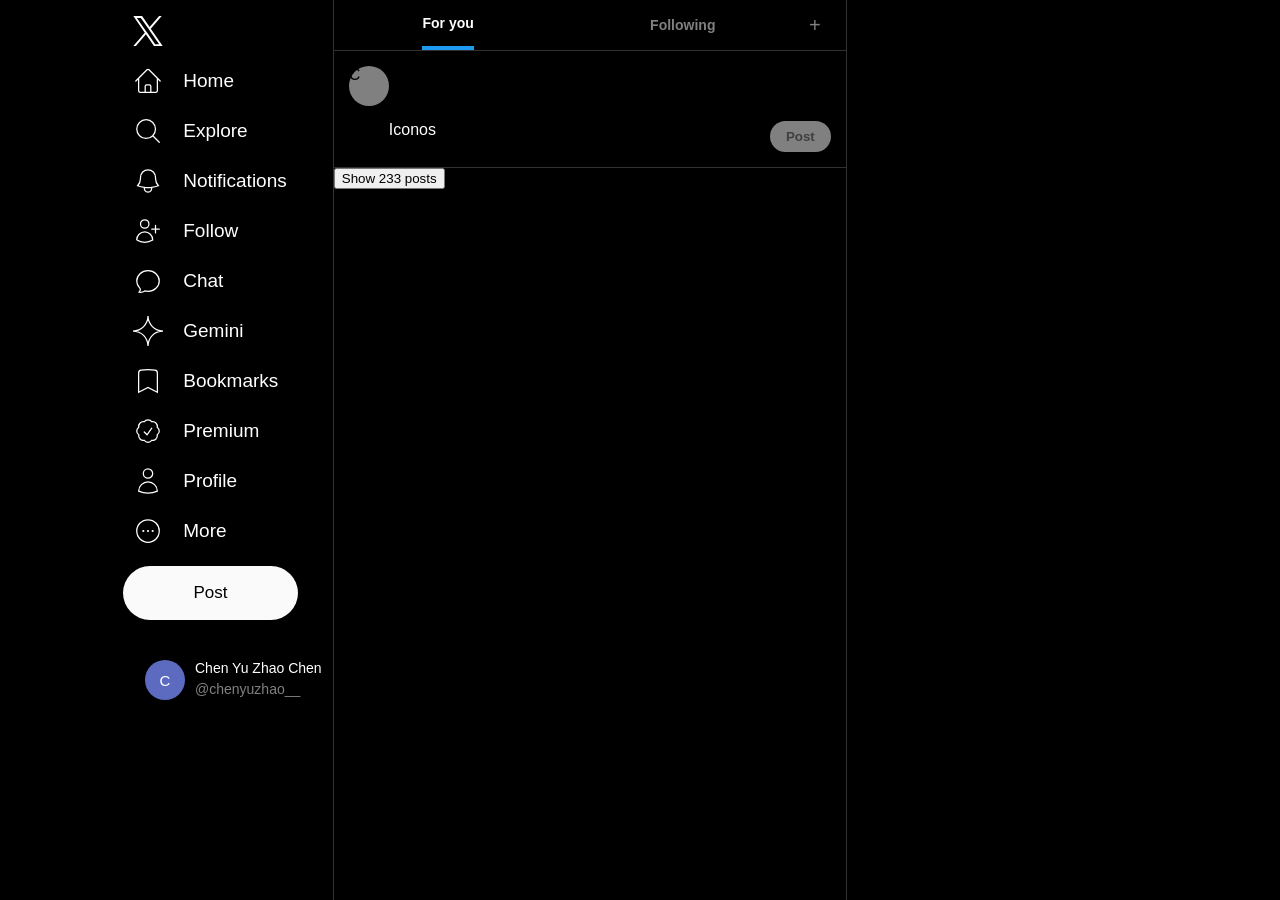
==== home.html @ b90a3a12 "feat: add 'for you' and 'following' sections" ====
<!DOCTYPE html>
<html lang ="eng">
<meta charset ="UTF-8">
<meta viewport>
<head>
    <link rel="stylesheet" href="css/home.css">
</head>

<body>
    <nav class="menu">
        <ul class="iconos">
            <li><a class = "logo" href="#">
                <svg class = "x" viewBox="0 0 24 24" xmlns="http://www.w3.org/2000/svg" fill = "white"><title>X</title><path d="M14.234 10.162 22.977 0h-2.072l-7.591 8.824L7.251 0H.258l9.168 13.343L.258 24H2.33l8.016-9.318L16.749 24h6.993zm-2.837 3.299-.929-1.329L3.076 1.56h3.182l5.965 8.532.929 1.329 7.754 11.09h-3.182z"/>
                </svg>
            </a></li>
            <li><a class="feed-principal" href="#">
                <svg class="casita" xmlns="http://www.w3.org/2000/svg" viewBox="0 0 24 24" stroke="white" class="size-6">
                <path stroke-linecap="round" d="m2.25 12 8.954-8.955c.44-.439 1.152-.439 1.591 0L21.75 12M4.5 9.75v10.125c0 .621.504 1.125 1.125 1.125H9.75v-4.875c0-.621.504-1.125 1.125-1.125h2.25c.621 0 1.125.504 1.125 1.125V21h4.125c.621 0 1.125-.504 1.125-1.125V9.75M8.25 21h8.25" />
                </svg>
                Home
            </a></li>
            <li><a class="buscador" href="#">
                <svg xmlns="http://www.w3.org/2000/svg" viewBox="0 0 24 24"  stroke="white" class="size-6">
                <path stroke-linecap="round" d="m21 21-5.197-5.197m0 0A7.5 7.5 0 1 0 5.196 5.196a7.5 7.5 0 0 0 10.607 10.607Z" />
                </svg>
                Explore
            </a></li>
            <li><a class="notificaciones" href="#">
                <svg xmlns="http://www.w3.org/2000/svg" viewBox="0 0 24 24" stroke="white" class="size-6">
                <path stroke-linecap="round" d="M14.857 17.082a23.848 23.848 0 0 0 5.454-1.31A8.967 8.967 0 0 1 18 9.75V9A6 6 0 0 0 6 9v.75a8.967 8.967 0 0 1-2.312 6.022c1.733.64 3.56 1.085 5.455 1.31m5.714 0a24.255 24.255 0 0 1-5.714 0m5.714 0a3 3 0 1 1-5.714 0" />
                </svg>
                Notifications
            </a></li>
            <li><a class="seguir" href="#">
                <svg xmlns="http://www.w3.org/2000/svg" viewBox="0 0 24 24" stroke="white" class="size-6">
                <path stroke-linecap="round" d="M18 7.5v3m0 0v3m0-3h3m-3 0h-3m-2.25-4.125a3.375 3.375 0 1 1-6.75 0 3.375 3.375 0 0 1 6.75 0ZM3 19.235v-.11a6.375 6.375 0 0 1 12.75 0v.109A12.318 12.318 0 0 1 9.374 21c-2.331 0-4.512-.645-6.374-1.766Z" />
                </svg>
                Follow
            </a></li>
            <li><a class="chat" href="#">
                <svg xmlns="http://www.w3.org/2000/svg" viewBox="0 0 24 24"  stroke="white" class="size-6">
                <path stroke-linecap="round" d="M12 20.25c4.97 0 9-3.694 9-8.25s-4.03-8.25-9-8.25S3 7.444 3 12c0 2.104.859 4.023 2.273 5.48.432.447.74 1.04.586 1.641a4.483 4.483 0 0 1-.923 1.785A5.969 5.969 0 0 0 6 21c1.282 0 2.47-.402 3.445-1.087.81.22 1.668.337 2.555.337Z" />
                </svg>
                Chat
            </a></li>
            <li><a class="grook" href="#">
                <svg class="gemini" viewBox="0 0 24 24" xmlns="http://www.w3.org/2000/svg"><title>Google Gemini</title><path 
                    stroke = "white"d="M11.04 19.32Q12 21.51 12 24q0-2.49.93-4.68.96-2.19 2.58-3.81t3.81-2.55Q21.51 12 24 12q-2.49 0-4.68-.93a12.3 12.3 0 0 1-3.81-2.58 12.3 12.3 0 0 1-2.58-3.81Q12 2.49 12 0q0 2.49-.96 4.68-.93 2.19-2.55 3.81a12.3 12.3 0 0 1-3.81 2.58Q2.49 12 0 12q2.49 0 4.68.96 2.19.93 3.81 2.55t2.55 3.81"/>
                </svg>
                Gemini
            </a></li>
            <li><a class="guardados" href="#">
                <svg xmlns="http://www.w3.org/2000/svg" viewBox="0 0 24 24" stroke="white" class="size-6">
                <path stroke-linecap="round" d="M17.593 3.322c1.1.128 1.907 1.077 1.907 2.185V21L12 17.25 4.5 21V5.507c0-1.108.806-2.057 1.907-2.185a48.507 48.507 0 0 1 11.186 0Z" />
                </svg>
                Bookmarks
            </a></li>
            <li><a class ="premium" href="#">
                <svg xmlns="http://www.w3.org/2000/svg" viewBox="0 0 24 24" stroke="white" class="size-6">
                <path stroke-linecap="round" d="M9 12.75 11.25 15 15 9.75M21 12c0 1.268-.63 2.39-1.593 3.068a3.745 3.745 0 0 1-1.043 3.296 3.745 3.745 0 0 1-3.296 1.043A3.745 3.745 0 0 1 12 21c-1.268 0-2.39-.63-3.068-1.593a3.746 3.746 0 0 1-3.296-1.043 3.745 3.745 0 0 1-1.043-3.296A3.745 3.745 0 0 1 3 12c0-1.268.63-2.39 1.593-3.068a3.745 3.745 0 0 1 1.043-3.296 3.746 3.746 0 0 1 3.296-1.043A3.746 3.746 0 0 1 12 3c1.268 0 2.39.63 3.068 1.593a3.746 3.746 0 0 1 3.296 1.043 3.746 3.746 0 0 1 1.043 3.296A3.745 3.745 0 0 1 21 12Z" />
                </svg>
                Premium
            </a></li>
            <li><a class ="perfil" href="#">
                <svg xmlns="http://www.w3.org/2000/svg" viewBox="0 0 24 24" stroke="white" class="size-6">
                <path stroke-linecap="round" d="M15.75 6a3.75 3.75 0 1 1-7.5 0 3.75 3.75 0 0 1 7.5 0ZM4.501 20.118a7.5 7.5 0 0 1 14.998 0A17.933 17.933 0 0 1 12 21.75c-2.676 0-5.216-.584-7.499-1.632Z" />
                </svg>
                Profile
            </a></li>
            <li><a class="mas" href="#">
                <svg xmlns="http://www.w3.org/2000/svg" viewBox="0 0 24 24"stroke="white" class="size-6">
                <path stroke-linecap="round" d="M8.625 12a.375.375 0 1 1-.75 0 .375.375 0 0 1 .75 0Zm0 0H8.25m4.125 0a.375.375 0 1 1-.75 0 .375.375 0 0 1 .75 0Zm0 0H12m4.125 0a.375.375 0 1 1-.75 0 .375.375 0 0 1 .75 0Zm0 0h-.375M21 12a9 9 0 1 1-18 0 9 9 0 0 1 18 0Z" />
                </svg>
                More
            </a></li>
            <li><a class="post" href="#">
                Post
            </a></li>
        </ul>
        <div>
            <a class="cuentas" href="#">
                <div class = "c">
                    C
                </div>
                <div class="nombre">
                        Chen Yu Zhao Chen
                    <div class = "usuario">
                        @chenyuzhao__
                    </div>
                </div>
            </a>
        </div>
    </nav>

    <main class="contenedor-principal">
        <section class="para-ti">
            <button class="foryou">
                <span class="texto-activo">
                    For you
                </span>
            </button>
            <button class="siguiendo">
                Following
            </button>
            <button class="mas">
                +
            </button>
        </section>
        <section class="crear-post">
            <div class="icono">
                C
            </div>
            <div class="publicar">
                <textarea class="pasando">
                
                </textarea>
                <div class="rodapie">
                    <div class="otros">
                        Iconos
                    </div>
                    <button class="post">
                        Post
                    </button>
                </div>
            </div>
        </section>
        <section class="mostrar-mas">
            <button>
                Show 233 posts
            </button>
        </section>
        <section class="feed">

        </section>
    </main>

    <aside class="prescindible">
        
    </aside>
</body>
</html>
---- css/home.css ----
body{
    background-color: rgb(0, 0, 0);
    display: flex;
    flex-direction: row;
    margin:0px auto;
    font-family:Verdana, Geneva, Tahoma, sans-serif
}


.menu{
    width: 26%;
    position: sticky;
}
.menu .iconos{
    list-style: none;
    padding-left: 10%;
    margin-left: 100px;
    display: flex;
    flex-direction: column;
    gap: 20px;
}
.iconos svg{
    width: 30px;
}
.iconos a{
    text-decoration: none;
    size: 30px;
    color: white;
    display: flex;
    gap: 20px;
    align-items: center;
    font-size: 19px;
}
.iconos .post{
    color: black;
    justify-content: center;
    font-weight: 500;
    padding: 17px;
    background: rgb(250, 250, 250);
    border-radius: 100px;
    margin-inline: -10px 35px;
    font-size: 17px;
}
.menu .cuentas{
    text-decoration: none;
    display: flex;
    flex-direction: row;
    margin-left: 145px;
    margin-top: 40px;
    color: white;
    gap: 10px;
}
.menu .nombre{
    display: flex;
    flex-direction: column;
    font-size: 14px;
    gap: 5px;
}
.menu .c{
    display: flex;
    flex-direction: column;
    justify-content: center;
    align-items: center;
    height: 40px;
    width: 40px;
    font-size: 15px;
    color:white;
    background-color: rgb(92 107 192);
    border-radius: 100%;
}
.menu .usuario{
    color: grey;
}


.contenedor-principal{
    width: 40%;
    min-height: 100vh;
    border-left: 1px solid rgb(50, 49, 49);
    border-right: 1px solid rgb(50, 49, 49);
    display: flex;
    flex-direction: column;
}
.para-ti{
    display: flex;
    flex-direction: row;
    border-bottom: 1px solid rgb(50,49,49);
}
.foryou{
    background-color: transparent;
    color: white;
    padding: 0px;
    border: 0px;
    outline: 0px;
    cursor: pointer;
    flex: 1;
    font-weight: 600;
}
.texto-activo{
    border-bottom: 4px solid rgb(29 155 240);
    display: inline-block;
    padding: 15px 0px;
    font-size: 14px;
}
.siguiendo{
    background-color: transparent;
    color: gray;
    border: 0px;
    outline: 0px;
    cursor: pointer;
    flex: 1;
    font-weight: 600;
    font-size: 14px;
}
.mas{
    background-color: transparent;
    color: gray;
    outline: 0px;
    border: 0px;
    cursor: pointer;
    font-size: 20px;
    padding-right: 25px;
}

.crear-post{
    display: flex;
    flex-direction: row;
    padding: 15px;
    border-bottom: 1px solid rgb(50, 49, 49);
}
.crear-post .icono{
    text-decoration: none;
    width: 40px;
    height: 40px;
    border-radius: 50%;
    background-color: gray;
}
.crear-post .publicar{
    flex: 1;
}
.publicar .pasando{
    background-color: transparent;
    border: 0px;
    outline: 0px;
    color: white;
    resize: none;
    font-size: 18px;
    margin-bottom: 5px;
}
.publicar .rodapie{
    color: white;
    display: flex;
    flex-direction: row;
    justify-content: space-between;
}
.rodapie .post{
    background-color: grey;
    color: rgb(64, 63, 63);
    font-weight: 600;
    border-radius: 30px;
    padding: 8px 16px;
    border: 0px;
}


.prescindible{
    width: 20%;
}
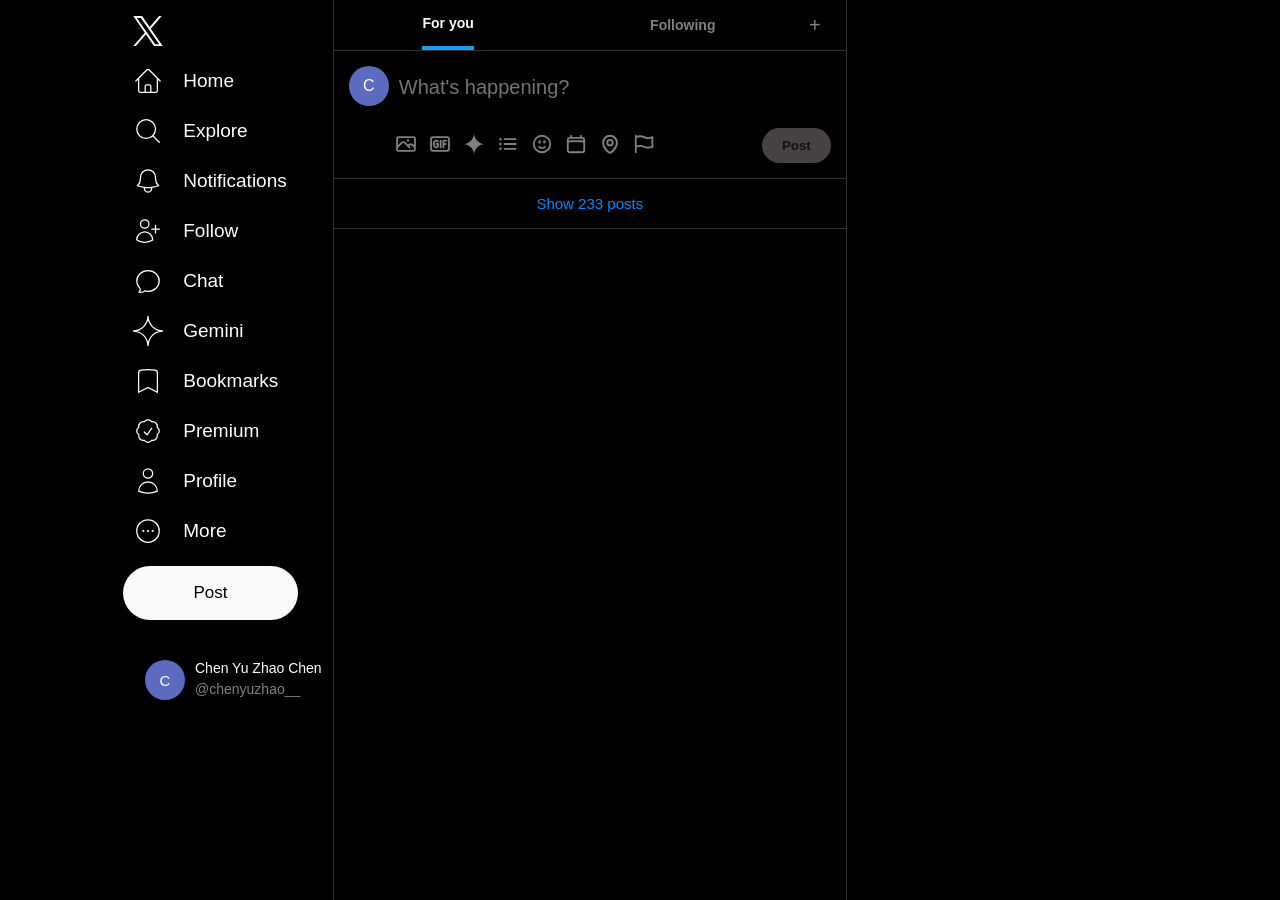
==== commit 8a13634a: "feat: add structure before posts" ====
--- a/home.html
+++ b/home.html
@@ -111,13 +111,65 @@
                 C
             </div>
             <div class="publicar">
-                <textarea class="pasando">
-                
-                </textarea>
+                <textarea class="pasando">What's happening?</textarea>
                 <div class="rodapie">
-                    <div class="otros">
-                        Iconos
-                    </div>
+                    <ul class="otros">
+                        <li>
+                            <button>
+                                <svg xmlns="http://www.w3.org/2000/svg" fill="none" viewBox="0 0 24 24" stroke-width="1.5" stroke="currentColor" class="size-6">
+                                <path stroke-linecap="round" stroke-linejoin="round" d="m2.25 15.75 5.159-5.159a2.25 2.25 0 0 1 3.182 0l5.159 5.159m-1.5-1.5 1.409-1.409a2.25 2.25 0 0 1 3.182 0l2.909 2.909m-18 3.75h16.5a1.5 1.5 0 0 0 1.5-1.5V6a1.5 1.5 0 0 0-1.5-1.5H3.75A1.5 1.5 0 0 0 2.25 6v12a1.5 1.5 0 0 0 1.5 1.5Zm10.5-11.25h.008v.008h-.008V8.25Zm.375 0a.375.375 0 1 1-.75 0 .375.375 0 0 1 .75 0Z" />
+                                </svg>
+                            </button>
+                        </li>
+                        <li>
+                            <button>
+                                <svg xmlns="http://www.w3.org/2000/svg" fill="none" viewBox="0 0 24 24" stroke-width="1.5" stroke="currentColor" class="size-6">
+                                <path stroke-linecap="round" stroke-linejoin="round" d="M12.75 8.25v7.5m6-7.5h-3V12m0 0v3.75m0-3.75H18M9.75 9.348c-1.03-1.464-2.698-1.464-3.728 0-1.03 1.465-1.03 3.84 0 5.304 1.03 1.464 2.699 1.464 3.728 0V12h-1.5M4.5 19.5h15a2.25 2.25 0 0 0 2.25-2.25V6.75A2.25 2.25 0 0 0 19.5 4.5h-15a2.25 2.25 0 0 0-2.25 2.25v10.5A2.25 2.25 0 0 0 4.5 19.5Z" />
+                                </svg>
+                            </button>
+                        </li>
+                        <li>
+                            <button>
+                                <svg role="img" viewBox="0 0 24 24" fill="currentColor" xmlns="http://www.w3.org/2000/svg"><title>Google Gemini</title><path d="M11.04 19.32Q12 21.51 12 24q0-2.49.93-4.68.96-2.19 2.58-3.81t3.81-2.55Q21.51 12 24 12q-2.49 0-4.68-.93a12.3 12.3 0 0 1-3.81-2.58 12.3 12.3 0 0 1-2.58-3.81Q12 2.49 12 0q0 2.49-.96 4.68-.93 2.19-2.55 3.81a12.3 12.3 0 0 1-3.81 2.58Q2.49 12 0 12q2.49 0 4.68.96 2.19.93 3.81 2.55t2.55 3.81"/></svg>
+                            </button>
+                        </li>
+                        <li>
+                            <button>
+                                <svg xmlns="http://www.w3.org/2000/svg" fill="none" viewBox="0 0 24 24" stroke-width="1.5" stroke="currentColor" class="size-6">
+                                <path stroke-linecap="round" stroke-linejoin="round" d="M8.25 6.75h12M8.25 12h12m-12 5.25h12M3.75 6.75h.007v.008H3.75V6.75Zm.375 0a.375.375 0 1 1-.75 0 .375.375 0 0 1 .75 0ZM3.75 12h.007v.008H3.75V12Zm.375 0a.375.375 0 1 1-.75 0 .375.375 0 0 1 .75 0Zm-.375 5.25h.007v.008H3.75v-.008Zm.375 0a.375.375 0 1 1-.75 0 .375.375 0 0 1 .75 0Z" />
+                                </svg>
+                            </button>
+                        </li>
+                        <li>
+                            <button>
+                                <svg xmlns="http://www.w3.org/2000/svg" fill="none" viewBox="0 0 24 24" stroke-width="1.5" stroke="currentColor" class="size-6">
+                                <path stroke-linecap="round" stroke-linejoin="round" d="M15.182 15.182a4.5 4.5 0 0 1-6.364 0M21 12a9 9 0 1 1-18 0 9 9 0 0 1 18 0ZM9.75 9.75c0 .414-.168.75-.375.75S9 10.164 9 9.75 9.168 9 9.375 9s.375.336.375.75Zm-.375 0h.008v.015h-.008V9.75Zm5.625 0c0 .414-.168.75-.375.75s-.375-.336-.375-.75.168-.75.375-.75.375.336.375.75Zm-.375 0h.008v.015h-.008V9.75Z" />
+                                </svg>
+                            </button>
+                        </li>
+                        <li>
+                            <button>
+                                <svg xmlns="http://www.w3.org/2000/svg" fill="none" viewBox="0 0 24 24" stroke-width="1.5" stroke="currentColor" class="size-6">
+                                <path stroke-linecap="round" stroke-linejoin="round" d="M6.75 3v2.25M17.25 3v2.25M3 18.75V7.5a2.25 2.25 0 0 1 2.25-2.25h13.5A2.25 2.25 0 0 1 21 7.5v11.25m-18 0A2.25 2.25 0 0 0 5.25 21h13.5A2.25 2.25 0 0 0 21 18.75m-18 0v-7.5A2.25 2.25 0 0 1 5.25 9h13.5A2.25 2.25 0 0 1 21 11.25v7.5" />
+                                </svg>
+                            </button>
+                        </li>
+                        <li>
+                            <button>
+                                <svg xmlns="http://www.w3.org/2000/svg" fill="none" viewBox="0 0 24 24" stroke-width="1.5" stroke="currentColor" class="size-6">
+                                <path stroke-linecap="round" stroke-linejoin="round" d="M15 10.5a3 3 0 1 1-6 0 3 3 0 0 1 6 0Z" />
+                                <path stroke-linecap="round" stroke-linejoin="round" d="M19.5 10.5c0 7.142-7.5 11.25-7.5 11.25S4.5 17.642 4.5 10.5a7.5 7.5 0 1 1 15 0Z" />
+                                </svg>
+                            </button>
+                        </li>
+                        <li>
+                            <button>
+                                <svg xmlns="http://www.w3.org/2000/svg" fill="none" viewBox="0 0 24 24" stroke-width="1.5" stroke="currentColor" class="size-6">
+                                <path stroke-linecap="round" stroke-linejoin="round" d="M3 3v1.5M3 21v-6m0 0 2.77-.693a9 9 0 0 1 6.208.682l.108.054a9 9 0 0 0 6.086.71l3.114-.732a48.524 48.524 0 0 1-.005-10.499l-3.11.732a9 9 0 0 1-6.085-.711l-.108-.054a9 9 0 0 0-6.208-.682L3 4.5M3 15V4.5" />
+                                </svg>
+                            </button>
+                        </li>
+                    </ul>
                     <button class="post">
                         Post
                     </button>
--- a/css/home.css
+++ b/css/home.css
@@ -129,39 +129,80 @@
     border-bottom: 1px solid rgb(50, 49, 49);
 }
 .crear-post .icono{
+    display:flex;
+    flex-direction:column;
+    justify-content: center;
+    align-items:center;
     text-decoration: none;
     width: 40px;
     height: 40px;
     border-radius: 50%;
-    background-color: gray;
+    background-color: rgb(92 107 192);
+    color: white;
 }
 .crear-post .publicar{
     flex: 1;
 }
 .publicar .pasando{
-    background-color: transparent;
-    border: 0px;
-    outline: 0px;
-    color: white;
+    font-family: Arial, Helvetica, sans-serif;
+    background-color: transparent;
+    border: 0px;
+    outline: 0px;
+    color: rgb(117, 116, 116);
     resize: none;
-    font-size: 18px;
-    margin-bottom: 5px;
+    font-size: 20px;
+    padding-left: 10px;
+    padding-top: 10px;
 }
 .publicar .rodapie{
-    color: white;
+    color: rgb(119, 35, 35);
     display: flex;
     flex-direction: row;
     justify-content: space-between;
+    align-items: center;
+}
+.rodapie .otros{
+    display: flex;
+    flex-direction: row;
+    list-style: none;
+    padding: 0px;
+    background-color: transparent;
+    margin:0px;
+}
+.otros button{
+    background-color: transparent;
+    border: 0px;
+    color: grey;
+    cursor: pointer;
+}
+
+.otros button svg{
+    width: 22px;
+    stroke-width: 2px;
 }
 .rodapie .post{
-    background-color: grey;
-    color: rgb(64, 63, 63);
+    background-color: rgb(70, 66, 66);
+    color: rgb(18, 17, 17);
     font-weight: 600;
-    border-radius: 30px;
-    padding: 8px 16px;
-    border: 0px;
-}
-
+    border-radius: 190px;
+    padding: 10px 20px;
+    border: 0px;
+    cursor: pointer;
+}
+.mostrar-mas{
+    display: flex;
+    flex-direction: column;
+    align-items: center;
+    padding: 15px;
+    border-bottom: 1px solid rgb(50, 49, 49);
+}
+.mostrar-mas button{
+    background-color: transparent;
+    border:0px;
+    color: rgb(0, 136, 255);
+    font-size: 15px;
+    cursor: pointer;
+}
 
 .prescindible{
     width: 20%;
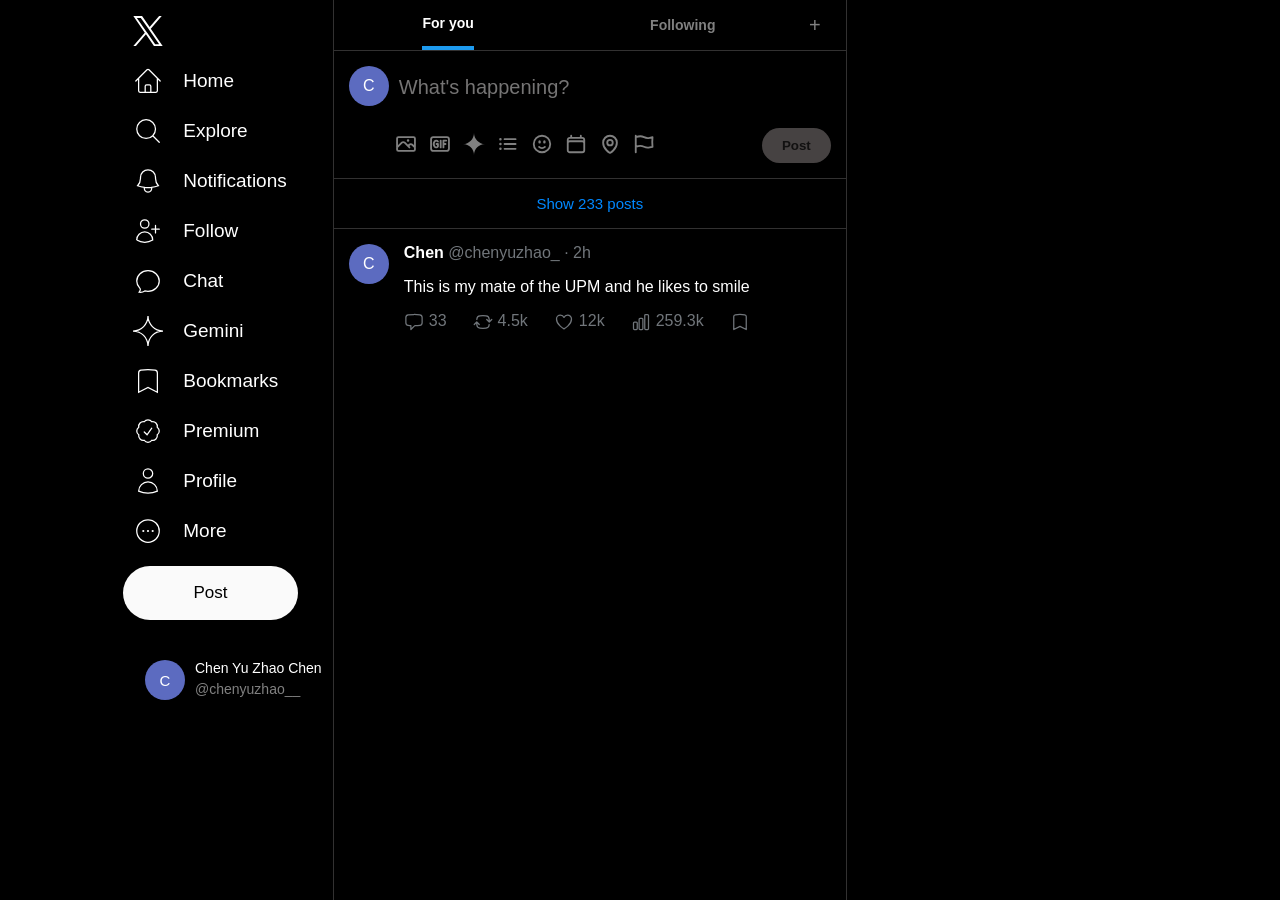
==== commit d7675b92: "feat: principal feed almost finished" ====
--- a/home.html
+++ b/home.html
@@ -182,7 +182,52 @@
             </button>
         </section>
         <section class="feed">
-
+            <article class="post">
+                <div class="icono">
+                    C
+                </div>
+                <div class ="contenido-post">
+                    <div>
+                        <span class="nombre">Chen</span>
+                        <span class="usuario">@chenyuzhao_</span>
+                        <span class="tiempo">· 2h</span>
+                    </div>
+                    <p>
+                        This is my mate of the UPM and he likes to smile
+                    </p>
+                    <ul class = "icons">
+                        <li>
+                            <svg xmlns="http://www.w3.org/2000/svg" fill="none" viewBox="0 0 24 24" stroke-width="1.5" stroke="currentColor" class="size-6">
+                            <path stroke-linecap="round" stroke-linejoin="round" d="M2.25 12.76c0 1.6 1.123 2.994 2.707 3.227 1.087.16 2.185.283 3.293.369V21l4.076-4.076a1.526 1.526 0 0 1 1.037-.443 48.282 48.282 0 0 0 5.68-.494c1.584-.233 2.707-1.626 2.707-3.228V6.741c0-1.602-1.123-2.995-2.707-3.228A48.394 48.394 0 0 0 12 3c-2.392 0-4.744.175-7.043.513C3.373 3.746 2.25 5.14 2.25 6.741v6.018Z" />
+                            </svg>
+                            <span>33</span>
+                        </li>
+                        <li>
+                            <svg xmlns="http://www.w3.org/2000/svg" fill="none" viewBox="0 0 24 24" stroke-width="1.5" stroke="currentColor" class="size-6">
+                            <path stroke-linecap="round" stroke-linejoin="round" d="M19.5 12c0-1.232-.046-2.453-.138-3.662a4.006 4.006 0 0 0-3.7-3.7 48.678 48.678 0 0 0-7.324 0 4.006 4.006 0 0 0-3.7 3.7c-.017.22-.032.441-.046.662M19.5 12l3-3m-3 3-3-3m-12 3c0 1.232.046 2.453.138 3.662a4.006 4.006 0 0 0 3.7 3.7 48.656 48.656 0 0 0 7.324 0 4.006 4.006 0 0 0 3.7-3.7c.017-.22.032-.441.046-.662M4.5 12l3 3m-3-3-3 3" />
+                            </svg>
+                            <span>4.5k</span>
+                        </li>
+                        <li>
+                            <svg xmlns="http://www.w3.org/2000/svg" fill="none" viewBox="0 0 24 24" stroke-width="1.5" stroke="currentColor" class="size-6">
+                            <path stroke-linecap="round" stroke-linejoin="round" d="M21 8.25c0-2.485-2.099-4.5-4.688-4.5-1.935 0-3.597 1.126-4.312 2.733-.715-1.607-2.377-2.733-4.313-2.733C5.1 3.75 3 5.765 3 8.25c0 7.22 9 12 9 12s9-4.78 9-12Z" />
+                            </svg>
+                            <span>12k</span>
+                        </li>
+                        <li>
+                            <svg xmlns="http://www.w3.org/2000/svg" fill="none" viewBox="0 0 24 24" stroke-width="1.5" stroke="currentColor" class="size-6">
+                            <path stroke-linecap="round" stroke-linejoin="round" d="M3 13.125C3 12.504 3.504 12 4.125 12h2.25c.621 0 1.125.504 1.125 1.125v6.75C7.5 20.496 6.996 21 6.375 21h-2.25A1.125 1.125 0 0 1 3 19.875v-6.75ZM9.75 8.625c0-.621.504-1.125 1.125-1.125h2.25c.621 0 1.125.504 1.125 1.125v11.25c0 .621-.504 1.125-1.125 1.125h-2.25a1.125 1.125 0 0 1-1.125-1.125V8.625ZM16.5 4.125c0-.621.504-1.125 1.125-1.125h2.25C20.496 3 21 3.504 21 4.125v15.75c0 .621-.504 1.125-1.125 1.125h-2.25a1.125 1.125 0 0 1-1.125-1.125V4.125Z" />
+                            </svg>
+                            <span>259.3k</span>
+                        </li>
+                        <li>
+                            <svg xmlns="http://www.w3.org/2000/svg" fill="none" viewBox="0 0 24 24" stroke-width="1.5" stroke="currentColor" class="size-6">
+                            <path stroke-linecap="round" stroke-linejoin="round" d="M17.593 3.322c1.1.128 1.907 1.077 1.907 2.185V21L12 17.25 4.5 21V5.507c0-1.108.806-2.057 1.907-2.185a48.507 48.507 0 0 1 11.186 0Z" />
+                            </svg>
+                        </li>
+                    </ul>
+                </div>
+            </article>
         </section>
     </main>
 
--- a/css/home.css
+++ b/css/home.css
@@ -5,6 +5,12 @@
     margin:0px auto;
     font-family:Verdana, Geneva, Tahoma, sans-serif
 }
+
+
+
+
+
+
 
 
 .menu{
@@ -73,6 +79,12 @@
 }
 
 
+
+
+
+
+
+
 .contenedor-principal{
     width: 40%;
     min-height: 100vh;
@@ -121,6 +133,14 @@
     font-size: 20px;
     padding-right: 25px;
 }
+
+
+
+
+
+
+
+
 
 .crear-post{
     display: flex;
@@ -189,6 +209,11 @@
     border: 0px;
     cursor: pointer;
 }
+
+
+
+
+
 .mostrar-mas{
     display: flex;
     flex-direction: column;
@@ -204,6 +229,57 @@
     cursor: pointer;
 }
 
+
+
+
+
+.feed .post{
+    display: flex;
+    gap: 15px;
+    padding: 15px;
+    color: white;
+}
+.feed .icono{
+    display: flex;
+    justify-content: center;
+    align-items: center;
+    width: 40px;
+    height: 40px;
+    border-radius: 50%;
+    background-color: rgb(92 107 192);
+}
+.feed .nombre{
+    font-weight: bold;
+}
+.usuario {
+    color:#71767b;
+}
+.tiempo{
+    color:#71767b;
+}
+.contenido-post .icons{
+    display: flex;
+    flex-direction: row;
+    justify-content: space-between;
+    color: #71767b;
+    list-style: none;
+    padding:0px;
+    margin:0px;
+}
+.contenido-post .icons svg{
+    width: 20px;
+}
+.contenido-post .icons li{
+    display: flex;
+    flex-direction: row;
+    gap: 5px;
+}
+
+
+
+
+
+
 .prescindible{
     width: 20%;
 }
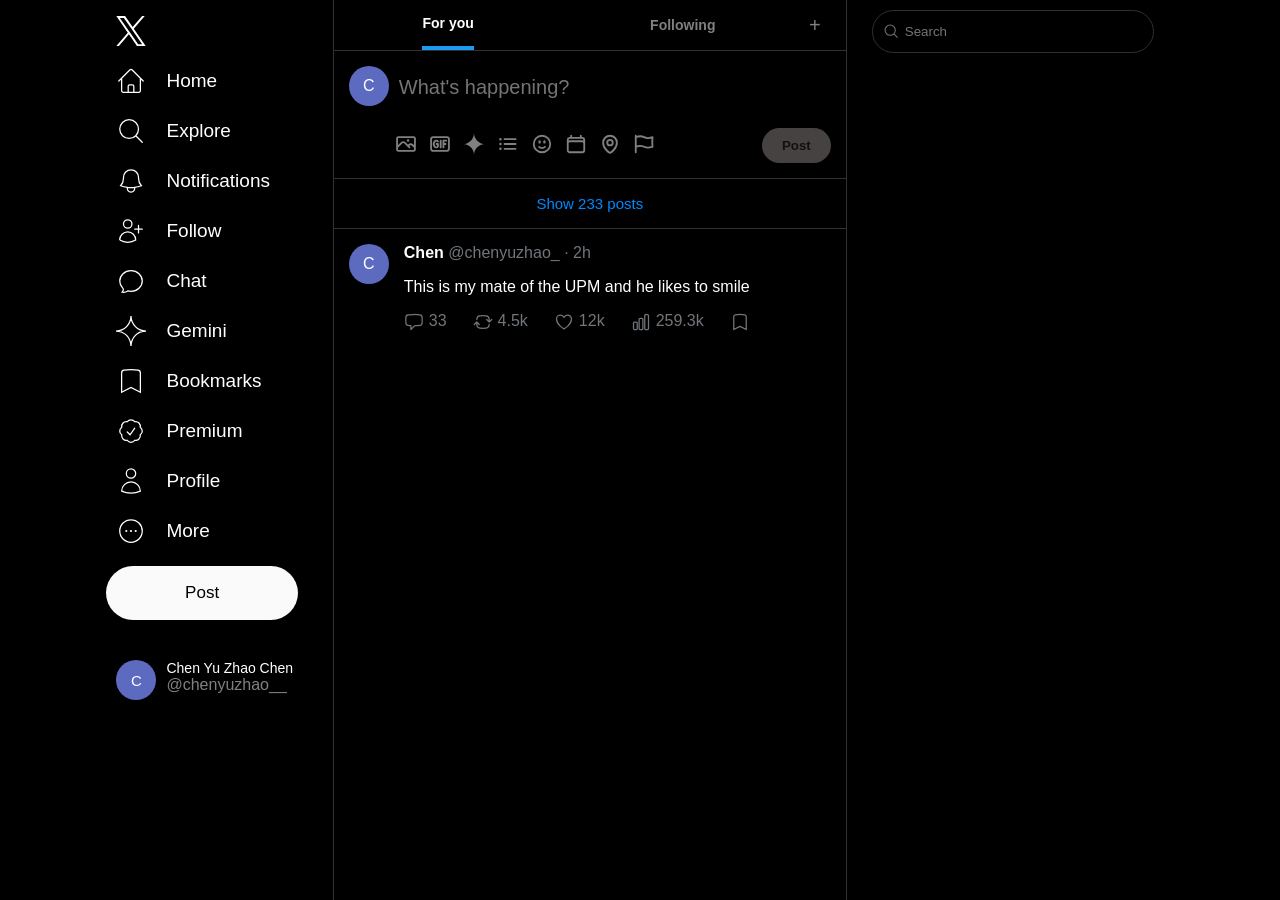
==== commit 0c90fe4b: "feat:add search bar" ====
--- a/home.html
+++ b/home.html
@@ -1,9 +1,9 @@
 <!DOCTYPE html>
-<html lang ="eng">
+<head>
+<html lang ="en">
 <meta charset ="UTF-8">
 <meta viewport>
-<head>
-    <link rel="stylesheet" href="css/home.css">
+<link rel="stylesheet" href="css/home.css">
 </head>
 
 <body>
@@ -82,8 +82,10 @@
                 <div class = "c">
                     C
                 </div>
-                <div class="nombre">
+                <div class="infor-usuario">
+                    <div class="nombre">
                         Chen Yu Zhao Chen
+                    </div>
                     <div class = "usuario">
                         @chenyuzhao__
                     </div>
@@ -232,6 +234,12 @@
     </main>
 
     <aside class="prescindible">
+        <div class = "search">
+            <svg xmlns="http://www.w3.org/2000/svg" fill="none" viewBox="0 0 24 24" stroke-width="1.5" stroke="currentColor" class="size-6">
+            <path stroke-linecap="round" stroke-linejoin="round" d="m21 21-5.197-5.197m0 0A7.5 7.5 0 1 0 5.196 5.196a7.5 7.5 0 0 0 10.607 10.607Z" />
+            </svg>
+            <input type="text" placeholder="Search">
+        </div>
         
     </aside>
 </body>
--- a/css/home.css
+++ b/css/home.css
@@ -16,11 +16,12 @@
 .menu{
     width: 26%;
     position: sticky;
+    top:0;
+    height: 100vh;
 }
 .menu .iconos{
     list-style: none;
-    padding-left: 10%;
-    margin-left: 100px;
+    padding-left: 35%;
     display: flex;
     flex-direction: column;
     gap: 20px;
@@ -51,7 +52,7 @@
     text-decoration: none;
     display: flex;
     flex-direction: row;
-    margin-left: 145px;
+    padding-left: 35%;
     margin-top: 40px;
     color: white;
     gap: 10px;
@@ -281,5 +282,39 @@
 
 
 .prescindible{
-    width: 20%;
-}
+    width: 22%;
+    margin-left: 2%;
+    margin-top:10px;
+}
+
+
+
+.prescindible .search{
+    color:#71767b;
+    border-radius: 321px;
+    display: flex;
+    flex-direction: row;
+    align-items: center;
+    padding:12px 10px;
+    border: 1px solid rgb(49, 48, 48);
+    gap:3px;
+}
+.search input{
+    background: transparent;
+    border:0px;
+    outline: 0px;
+    color: white;
+    width: 100%;
+}
+.search svg{
+    width: 18px;
+}
+
+
+
+
+
+
+
+
+
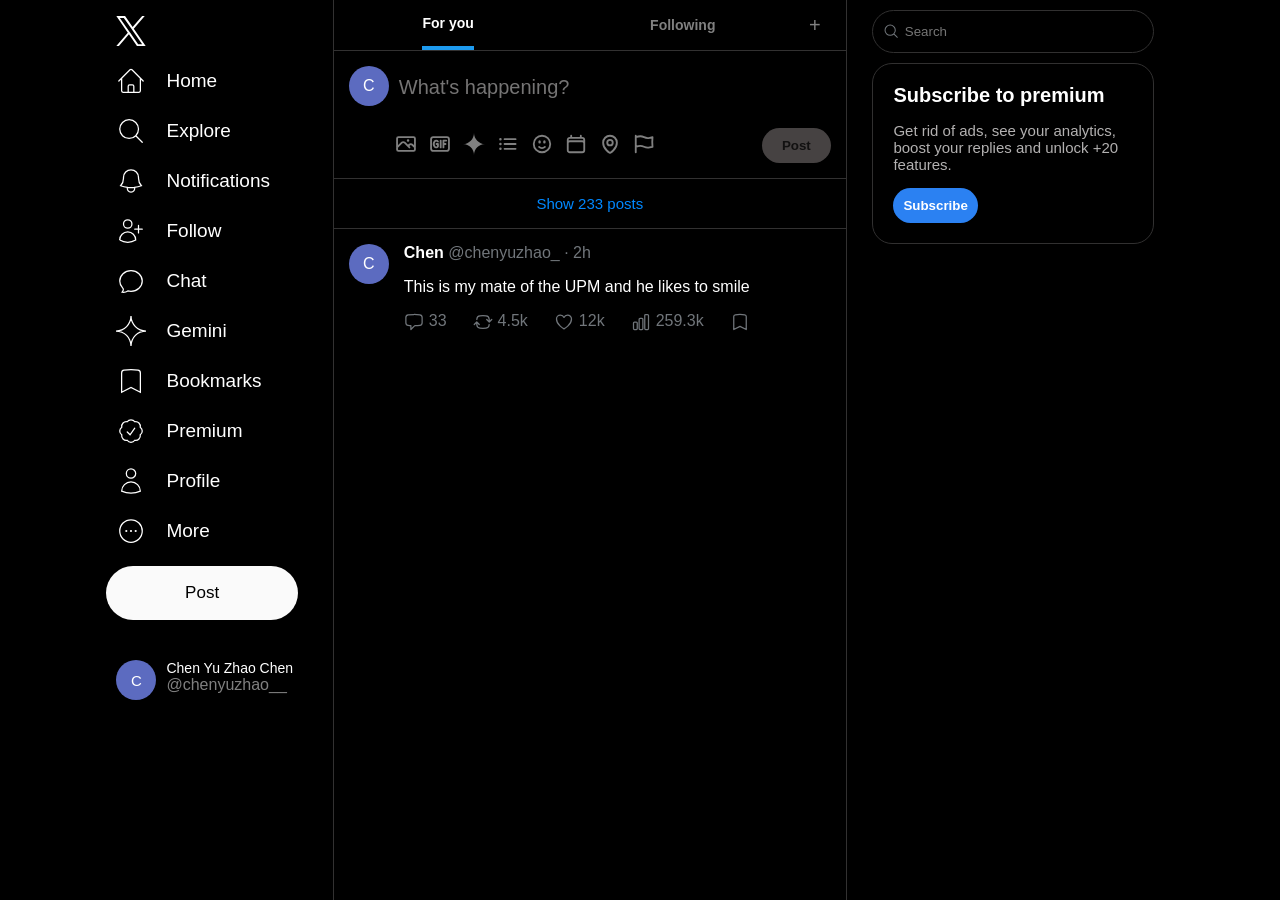
==== commit 18720dce: "feat: add subscribe premium box" ====
--- a/home.html
+++ b/home.html
@@ -240,7 +240,18 @@
             </svg>
             <input type="text" placeholder="Search">
         </div>
-        
+        <div class ="premium">
+            <div class="subscribe">
+                Subscribe to premium
+            </div>
+            <div class ="text">
+                Get rid of ads, see your analytics, 
+                boost your replies and unlock +20 features.
+            </div>
+            <button>
+                Subscribe
+            </button>
+        </div>
     </aside>
 </body>
 </html>
--- a/css/home.css
+++ b/css/home.css
@@ -285,6 +285,8 @@
     width: 22%;
     margin-left: 2%;
     margin-top:10px;
+    display: flex;
+    flex-direction: column;
 }
 
 
@@ -314,7 +316,33 @@
 
 
 
-
-
-
-
+.prescindible .premium{
+    display: flex;
+    flex-direction: column;
+    color: white;
+    padding: 20px 20px;
+    border-radius: 20px;
+    border: 1px solid rgb(49, 48, 48);
+    margin-top: 10px;
+    gap: 15px;
+    font-family: Arial, Helvetica, sans-serif;
+}
+.prescindible .premium .subscribe{
+    font-weight: 600;
+    font-size: 20px;
+}
+.prescindible .premium .text{
+    font-size: 15px;
+    color: rgb(179, 177, 177);
+}
+.prescindible .premium button{
+    border-radius: 30px;
+    background: rgb(43, 129, 242);
+    color: white;
+    border: 0px;
+    cursor:pointer;
+    font-weight: 700;
+    padding:10px;
+    align-self: flex-start;
+}
+
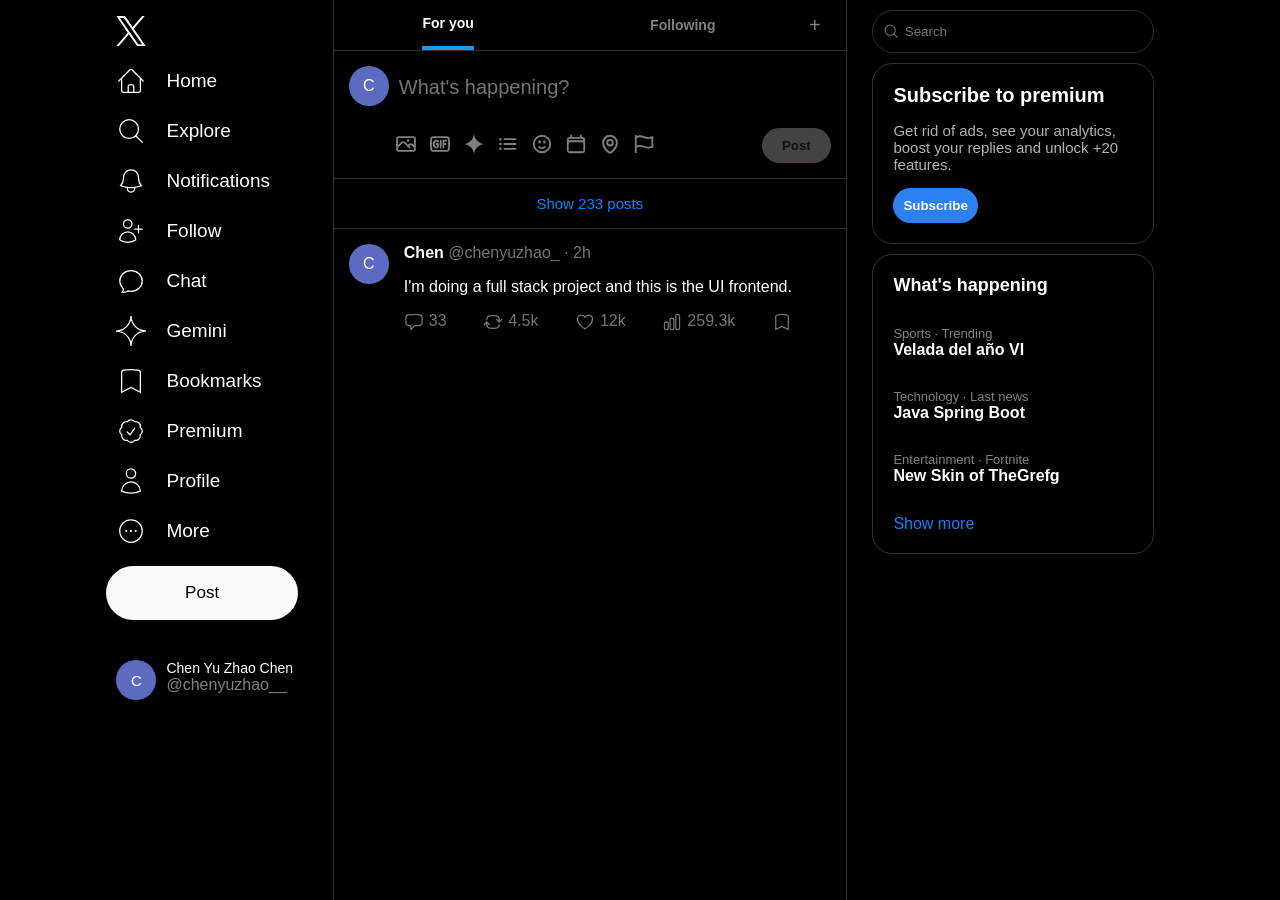
==== commit c3d7d1ce: "feat:finish feed screen v1" ====
--- a/home.html
+++ b/home.html
@@ -195,7 +195,7 @@
                         <span class="tiempo">· 2h</span>
                     </div>
                     <p>
-                        This is my mate of the UPM and he likes to smile
+                        I'm doing a full stack project and this is the UI frontend.
                     </p>
                     <ul class = "icons">
                         <li>
@@ -252,6 +252,40 @@
                 Subscribe
             </button>
         </div>
+        <div class = "happening">
+            <div class="title">
+                What's happening
+            </div>
+            <div class = "news">
+                <article>
+                    <div class="category">
+                        Sports · Trending
+                    </div>
+                    <div class ="middle">
+                        Velada del año VI
+                    </div>
+                </article>
+                <article>
+                    <div class="category">
+                        Technology · Last news
+                    </div>
+                    <div class ="middle">
+                        Java Spring Boot
+                    </div>
+                </article>
+                <article>
+                    <div class="category">
+                        Entertainment · Fortnite
+                    </div>
+                    <div class ="middle">
+                        New Skin of TheGrefg
+                    </div>
+                </article>
+            </div>
+            <div class="show">
+                Show more
+            </div>
+        </div>
     </aside>
 </body>
 </html>
--- a/css/home.css
+++ b/css/home.css
@@ -280,7 +280,6 @@
 
 
 
-
 .prescindible{
     width: 22%;
     margin-left: 2%;
@@ -311,8 +310,6 @@
 .search svg{
     width: 18px;
 }
-
-
 
 
 
@@ -346,3 +343,33 @@
     align-self: flex-start;
 }
 
+.prescindible .happening{
+    display: flex;
+    flex-direction: column;
+    color: white;
+    padding: 20px 20px;
+    border-radius: 20px;
+    border: 1px solid rgb(49, 48, 48);
+    margin-top: 10px;
+    gap: 30px;
+    font-family: Arial, Helvetica, sans-serif;
+}
+.prescindible .happening .title{
+    font-size: large;
+    font-weight: 700;
+}
+.prescindible .happening .news{
+    display: flex;
+    flex-direction: column;
+    gap: 30px;
+}
+.prescindible .news .category{
+    font-size: small;
+    color: gray;
+}
+.prescindible .news .middle{
+    font-weight: 700;
+}
+.prescindible .happening .show{
+    color:rgb(16, 130, 244);
+}
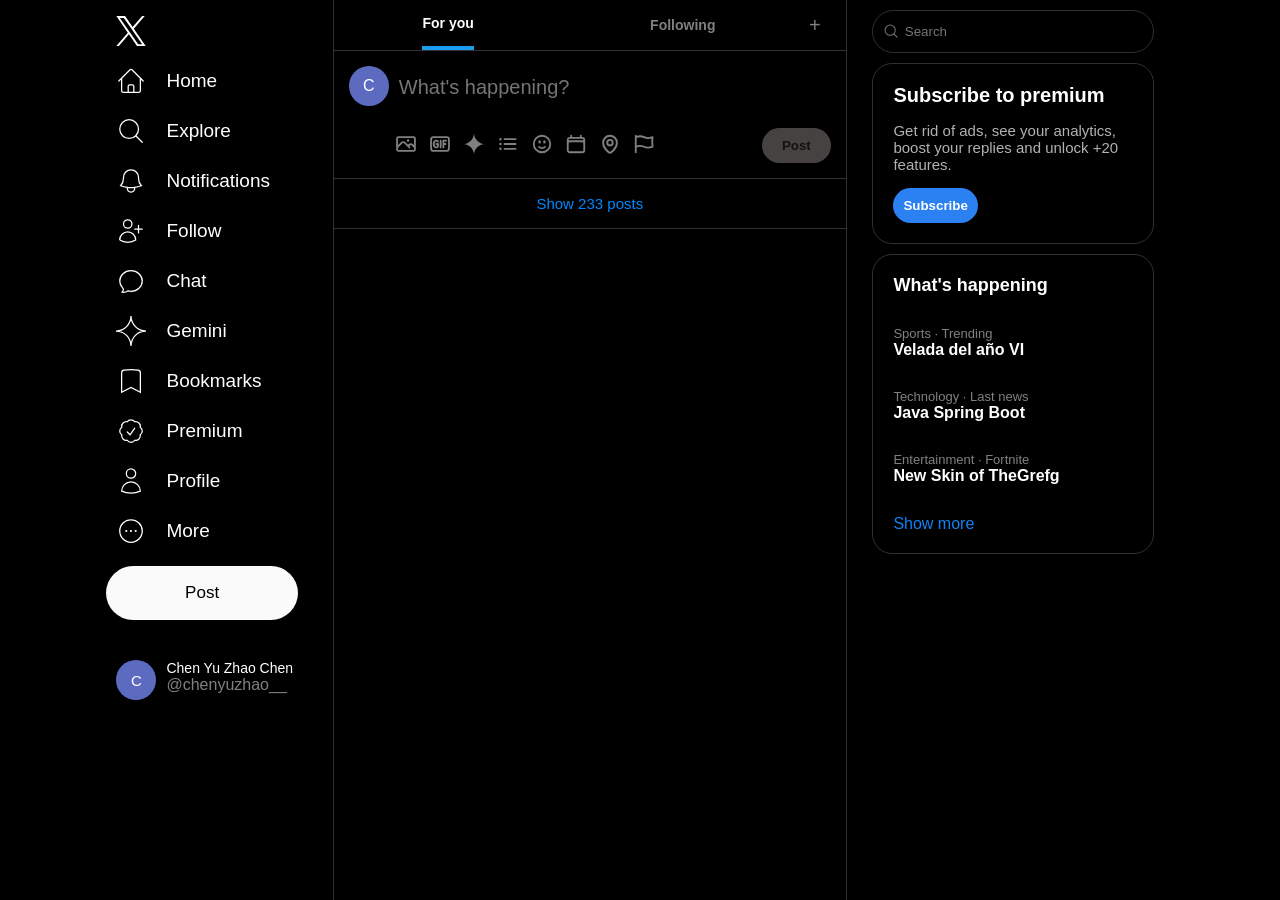
==== commit 9203c5f6: "feat: finish first version Twitter Clone functional" ====
--- a/home.html
+++ b/home.html
@@ -113,7 +113,7 @@
                 C
             </div>
             <div class="publicar">
-                <textarea class="pasando">What's happening?</textarea>
+                <textarea class="pasando" id="tweet-input" placeholder="What's happening?"></textarea>
                 <div class="rodapie">
                     <ul class="otros">
                         <li>
@@ -172,7 +172,7 @@
                             </button>
                         </li>
                     </ul>
-                    <button class="post">
+                    <button class="post" id="publish-btn">
                         Post
                     </button>
                 </div>
@@ -183,53 +183,8 @@
                 Show 233 posts
             </button>
         </section>
-        <section class="feed">
-            <article class="post">
-                <div class="icono">
-                    C
-                </div>
-                <div class ="contenido-post">
-                    <div>
-                        <span class="nombre">Chen</span>
-                        <span class="usuario">@chenyuzhao_</span>
-                        <span class="tiempo">· 2h</span>
-                    </div>
-                    <p>
-                        I'm doing a full stack project and this is the UI frontend.
-                    </p>
-                    <ul class = "icons">
-                        <li>
-                            <svg xmlns="http://www.w3.org/2000/svg" fill="none" viewBox="0 0 24 24" stroke-width="1.5" stroke="currentColor" class="size-6">
-                            <path stroke-linecap="round" stroke-linejoin="round" d="M2.25 12.76c0 1.6 1.123 2.994 2.707 3.227 1.087.16 2.185.283 3.293.369V21l4.076-4.076a1.526 1.526 0 0 1 1.037-.443 48.282 48.282 0 0 0 5.68-.494c1.584-.233 2.707-1.626 2.707-3.228V6.741c0-1.602-1.123-2.995-2.707-3.228A48.394 48.394 0 0 0 12 3c-2.392 0-4.744.175-7.043.513C3.373 3.746 2.25 5.14 2.25 6.741v6.018Z" />
-                            </svg>
-                            <span>33</span>
-                        </li>
-                        <li>
-                            <svg xmlns="http://www.w3.org/2000/svg" fill="none" viewBox="0 0 24 24" stroke-width="1.5" stroke="currentColor" class="size-6">
-                            <path stroke-linecap="round" stroke-linejoin="round" d="M19.5 12c0-1.232-.046-2.453-.138-3.662a4.006 4.006 0 0 0-3.7-3.7 48.678 48.678 0 0 0-7.324 0 4.006 4.006 0 0 0-3.7 3.7c-.017.22-.032.441-.046.662M19.5 12l3-3m-3 3-3-3m-12 3c0 1.232.046 2.453.138 3.662a4.006 4.006 0 0 0 3.7 3.7 48.656 48.656 0 0 0 7.324 0 4.006 4.006 0 0 0 3.7-3.7c.017-.22.032-.441.046-.662M4.5 12l3 3m-3-3-3 3" />
-                            </svg>
-                            <span>4.5k</span>
-                        </li>
-                        <li>
-                            <svg xmlns="http://www.w3.org/2000/svg" fill="none" viewBox="0 0 24 24" stroke-width="1.5" stroke="currentColor" class="size-6">
-                            <path stroke-linecap="round" stroke-linejoin="round" d="M21 8.25c0-2.485-2.099-4.5-4.688-4.5-1.935 0-3.597 1.126-4.312 2.733-.715-1.607-2.377-2.733-4.313-2.733C5.1 3.75 3 5.765 3 8.25c0 7.22 9 12 9 12s9-4.78 9-12Z" />
-                            </svg>
-                            <span>12k</span>
-                        </li>
-                        <li>
-                            <svg xmlns="http://www.w3.org/2000/svg" fill="none" viewBox="0 0 24 24" stroke-width="1.5" stroke="currentColor" class="size-6">
-                            <path stroke-linecap="round" stroke-linejoin="round" d="M3 13.125C3 12.504 3.504 12 4.125 12h2.25c.621 0 1.125.504 1.125 1.125v6.75C7.5 20.496 6.996 21 6.375 21h-2.25A1.125 1.125 0 0 1 3 19.875v-6.75ZM9.75 8.625c0-.621.504-1.125 1.125-1.125h2.25c.621 0 1.125.504 1.125 1.125v11.25c0 .621-.504 1.125-1.125 1.125h-2.25a1.125 1.125 0 0 1-1.125-1.125V8.625ZM16.5 4.125c0-.621.504-1.125 1.125-1.125h2.25C20.496 3 21 3.504 21 4.125v15.75c0 .621-.504 1.125-1.125 1.125h-2.25a1.125 1.125 0 0 1-1.125-1.125V4.125Z" />
-                            </svg>
-                            <span>259.3k</span>
-                        </li>
-                        <li>
-                            <svg xmlns="http://www.w3.org/2000/svg" fill="none" viewBox="0 0 24 24" stroke-width="1.5" stroke="currentColor" class="size-6">
-                            <path stroke-linecap="round" stroke-linejoin="round" d="M17.593 3.322c1.1.128 1.907 1.077 1.907 2.185V21L12 17.25 4.5 21V5.507c0-1.108.806-2.057 1.907-2.185a48.507 48.507 0 0 1 11.186 0Z" />
-                            </svg>
-                        </li>
-                    </ul>
-                </div>
-            </article>
+        <section class="feed" id="tweet-feed">
+            
         </section>
     </main>
 
@@ -287,5 +242,6 @@
             </div>
         </div>
     </aside>
+<script src="app.js"></script>
 </body>
 </html>
